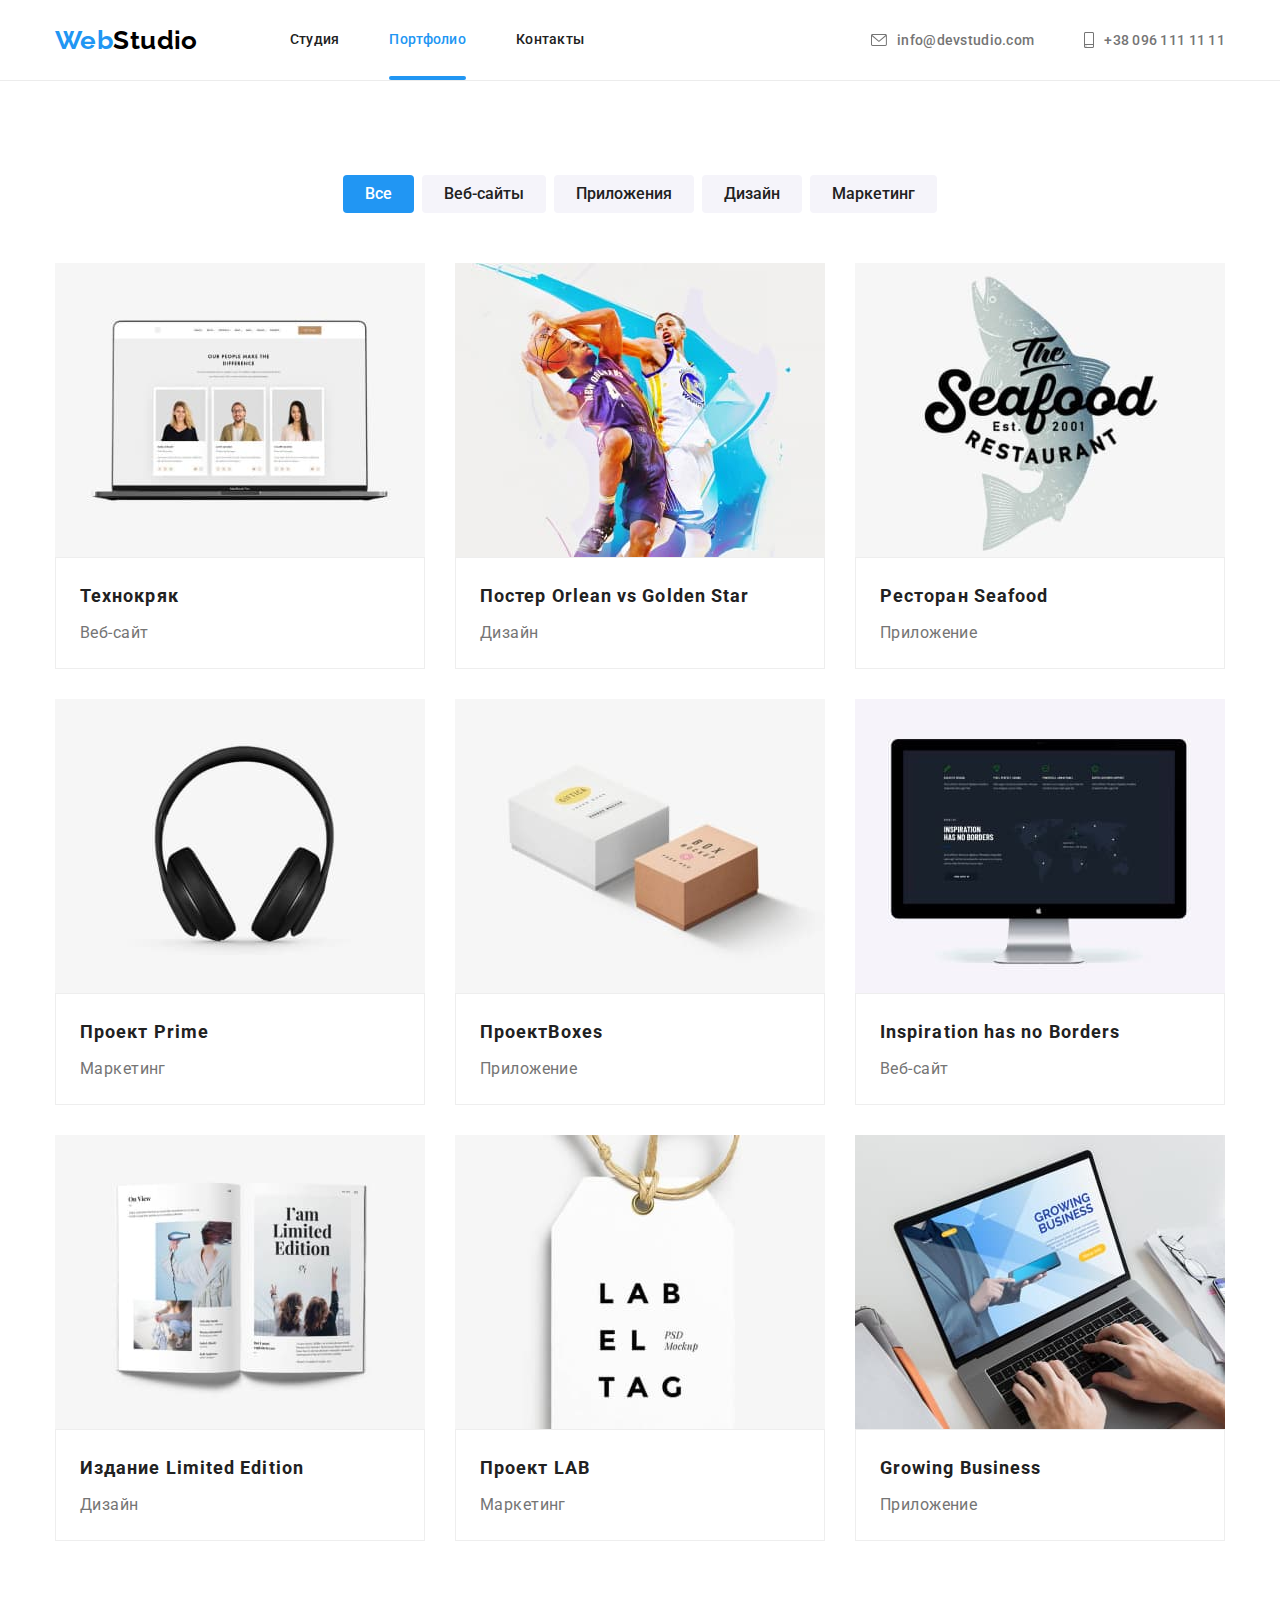
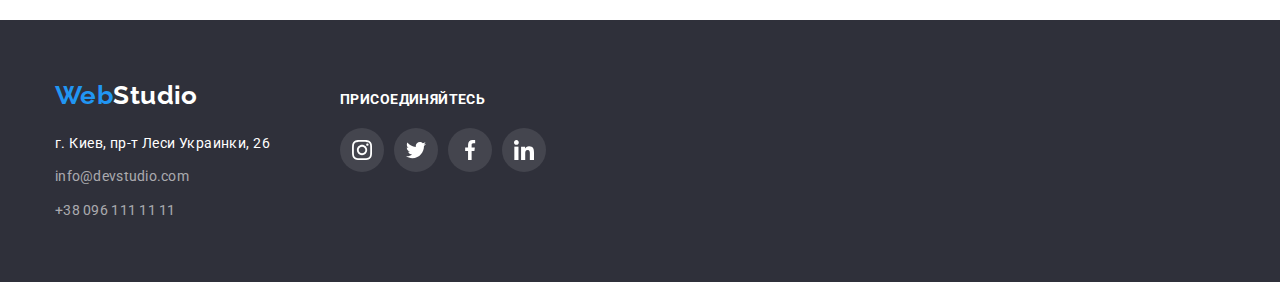
==== portfolio.html @ 64dbc004 "Initial" ====
<!DOCTYPE html>
<html lang="ru">

<head>
    <meta charset="UTF-8">
    <meta http-equiv="X-UA-Compatible" content="IE=edge">
    <meta name="viewport" content="width=device-width, initial-scale=1.0">
    <link rel="preconnect" href="https://fonts.googleapis.com">
    <link rel="preconnect" href="https://fonts.gstatic.com" crossorigin>
    <link href="https://fonts.googleapis.com/css2?family=Raleway:wght@700&family=Roboto:wght@400;500;700;900&display=swap"
          rel="stylesheet">
    <link rel="stylesheet" href="https://cdnjs.cloudflare.com/ajax/libs/modern-normalize/1.1.0/modern-normalize.min.css">
    <link rel="stylesheet" href="./css/styles.css">
    <title>Web Studio</title>
</head>

<body>
    <!-- Шапка сайта-->
    <header class="header">
        <div class="container header-flex">
            <nav class="main-navigation">
                <a class="top-logo link" lang="en" href="/">
                    <span class="logo-part">Web</span>Studio
                </a>
                <ul class="nav-menu list">
                    <li class="nav-list-item"><a class="link" href="./index.html">Студия</a></li>
                    <li class="nav-list-item"><a class="link  active" href="./portfolio.html">Портфолио</a></li>
                    <li class="nav-list-item"><a class="link" href="">Контакты</a></li>
                </ul>
            </nav>
            <ul class="top-contacts list">
                <li class="contacts-item">
                    <a class="contacts-link link" href="mailto:info@devstudio.com">
                        <svg class="top-icon" width="16" height="12">
                            <use href="./images/sprite.svg#email"></use>
                        </svg>
                        info@devstudio.com
                    </a>
                </li>
                <li class="contacts-item">
                    <a class="contacts-link link" href="tel:+380961111111">
                        <svg class="top-icon" width="10" height="16">
                            <use href="./images/sprite.svg#smartphone"></use>
                        </svg>
                        +38 096 111 11 11
                    </a>
                </li>
            </ul>
        </div>
    </header>

    <main>
        <section class="section">
            <div class="container">
                <h2 class="visually-hidden">Наше портфолио</h2>
                <ul class="container-flex list">
                    <li class="item"><button class="options active-btn" type="button">Все</button></li>
                    <li class="item"><button class="options" type="button">Веб-сайты</button></li>
                    <li class="item"><button class="options" type="button">Приложения</button></li>
                    <li class="item"><button class="options" type="button">Дизайн</button></li>
                    <li class="item"><button class="options" type="button">Маркетинг</button></li>
                </ul>
                <ul class="portfolio list">
                    <li class="porfolio-elem">
                        <a class="portfolio-link link" href="">
                            <div class="portfolio-image">
                                <div class="portfolio-overlay">
                                <p class="portfolio-description">
                                    Ресурс предлагает комплексные предложения с разным уровнем функционала и сервисов. Все это позволит посетителю получить
                                    исчерпывающие сведения о компании или частном лице.
                                </p>
                                </div>
                                <img src="./images/portfolio-img1.jpg" alt="Пример сайта" width="370" height="294">
                            </div>
                            <div class="portfolio-content-wrapper">
                                <h2 class="portfolio-item">Технокряк</h2>
                                <p class="portfolio-option">Веб-сайт</p>  
                            </div>
                        </a>
                    </li>
                    <li class="porfolio-elem">
                        <a class="portfolio-link link" href="">
                            <div class="portfolio-image">
                                <div class="portfolio-overlay">
                                    <p class="portfolio-description">
                                        Ресурс предлагает комплексные предложения с разным уровнем функционала и сервисов. Все это позволит посетителю
                                        получить
                                        исчерпывающие сведения о компании или частном лице.
                                    </p>
                                </div>
                                <img src="./images/portfolio-img2.jpg" alt="Постер баскетбольной команды" width="370" height="294">
                            </div>
                            <div class="portfolio-content-wrapper">
                                <h2 class="portfolio-item">Постер <span lang="en">Orlean vs Golden Star</span></h2>
                                <p class="portfolio-option">Дизайн</p>
                            </div>
                        </a>
                    </li>
                    <li class="porfolio-elem">
                        <a class="portfolio-link link" href="">
                            <div class="portfolio-image">
                                <div class="portfolio-overlay">
                                    <p class="portfolio-description">
                                        Ресурс предлагает комплексные предложения с разным уровнем функционала и сервисов. Все это позволит посетителю
                                        получить
                                        исчерпывающие сведения о компании или частном лице.
                                    </p>
                                </div>
                                <img src="./images/portfolio-img3.jpg" alt="Логотип ресторана" width="370" height="294">
                            </div>
                            <div class="portfolio-content-wrapper">
                                <h2 class="portfolio-item">Ресторан <span lang="en">Seafood</span></h2>
                                <p class="portfolio-option">Приложение</p>
                            </div>
                            
                        </a>
                    </li>
                    <li class="porfolio-elem">
                        <a class="portfolio-link link" href="">
                            <div class="portfolio-image">
                                <div class="portfolio-overlay">
                                    <p class="portfolio-description">
                                        Ресурс предлагает комплексные предложения с разным уровнем функционала и сервисов. Все это позволит посетителю
                                        получить
                                        исчерпывающие сведения о компании или частном лице.
                                    </p>
                                </div>
                                <img src="./images/portfolio-img4.jpg" alt="Наушники" width="370" height="294">
                            </div>
                            <div class="portfolio-content-wrapper">
                                <h2 class="portfolio-item">Проект <span lang="en">Prime</span></h2>
                                <p class="portfolio-option">Маркетинг</p>
                            </div>
                        </a>
                    </li>
                    <li class="porfolio-elem">
                        <a class="portfolio-link link" href="">
                            <div class="portfolio-image">
                                <div class="portfolio-overlay">
                                    <p class="portfolio-description">
                                        Ресурс предлагает комплексные предложения с разным уровнем функционала и сервисов. Все это позволит посетителю
                                        получить
                                        исчерпывающие сведения о компании или частном лице.
                                    </p>
                                </div>
                                <img src="./images/portfolio-img5.jpg" alt="Две коробки" width="370" height="294">
                            </div>
                            <div class="portfolio-content-wrapper">
                                <h2 class="portfolio-item">Проект<span lang="en">Boxes</span></h2>
                                <p class="portfolio-option">Приложение</p>
                            </div>
                        </a>
                    </li>
                    <li class="porfolio-elem">
                        <a class="portfolio-link link" href="">
                            <div class="portfolio-image">
                                <div class="portfolio-overlay">
                                    <p class="portfolio-description">
                                        Ресурс предлагает комплексные предложения с разным уровнем функционала и сервисов. Все это позволит посетителю
                                        получить
                                        исчерпывающие сведения о компании или частном лице.
                                    </p>
                                </div>
                                <img src="./images/portfolio-img6.jpg" alt="Веб-сайт с информацией" width="370" height="294">
                            </div>
                            <div class="portfolio-content-wrapper">
                                <h2 class="portfolio-item" lang="en">Inspiration has no Borders</h2>
                                <p class="portfolio-option">Веб-сайт</p>
                            </div>
                        </a>
                    </li>
                    <li class="porfolio-elem">
                        <a class="portfolio-link link" href="">
                            <div class="portfolio-image">
                                <div class="portfolio-overlay">
                                    <p class="portfolio-description">
                                        Ресурс предлагает комплексные предложения с разным уровнем функционала и сервисов. Все это позволит посетителю
                                        получить
                                        исчерпывающие сведения о компании или частном лице.
                                    </p>
                                </div>
                                <img src="./images/portfolio-img7.jpg" alt="Журнал" width="370" height="294">
                            </div>
                            <div class="portfolio-content-wrapper">
                                <h2 class="portfolio-item">Издание Limited Edition</h2>
                                <p class="portfolio-option">Дизайн</p>
                            </div>
                        </a>
                    </li>
                    <li class="porfolio-elem">
                        <a class="portfolio-link link" href="">
                            <div class="portfolio-image">
                                <div class="portfolio-overlay">
                                    <p class="portfolio-description">
                                        Ресурс предлагает комплексные предложения с разным уровнем функционала и сервисов. Все это позволит посетителю
                                        получить
                                        исчерпывающие сведения о компании или частном лице.
                                    </p>
                                </div>
                                <img src="./images/portfolio-img8.jpg" alt="Бирка с названием проекта" width="370" height="294">
                            </div>
                            <div class="portfolio-content-wrapper">
                                <h2 class="portfolio-item">Проект LAB</h2>
                                <p class="portfolio-option">Маркетинг</p>
                            </div>
                        </a>
                    </li>
                    <li class="porfolio-elem">
                        <a class="portfolio-link link" href="">
                            <div class="portfolio-image">
                                <div class="portfolio-overlay">
                                    <p class="portfolio-description">
                                        Ресурс предлагает комплексные предложения с разным уровнем функционала и сервисов. Все это позволит посетителю
                                        получить
                                        исчерпывающие сведения о компании или частном лице.
                                    </p>
                                </div>
                                <img src="./images/portfolio-img9.jpg" alt="Работа за ноутбуком в приложении" width="370" height="294">
                            </div>
                        <div class="portfolio-content-wrapper">
                            <h2 class="portfolio-item" lang="en">Growing Business</h2>
                            <p class="portfolio-option">Приложение</p>
                        </div>
                        </a>
                    </li>
                </ul>
        </div>
        </section>
    </main>

    <!-- Футер -->
    <footer class="footer">
        <div class="container footer-container">
            <div class="bottom-adress">
                <a class="bottom-logo link" lang="en" href="./index.html">
                    <span class="logo-part">Web</span>Studio
                </a>
                <address class="address">
                    г. Киев, пр-т Леси Украинки, 26
                </address>
                <ul class="list">
                    <li class="bottom-contacts-item"><a class="contacts-item bottom link"
                            href="mailto:info@devstudio.com">info@devstudio.com</a></li>
                    <li class="bottom-contacts-item"><a class="contacts-item bottom link" href="tel:+380961111111">+38 096
                            111 11 11</a></li>
                </ul>
            </div>
            <div class="bottom-contacts">
                <h3 class="footer-title">Присоединяйтесь</h3>
                <ul class="footer-list list">
                    <li class="footer-list-item">
                        <a class="footer-list-link" href="">
                            <svg class="footer-list-icon" width="20" height="20">
                                <use href="./images/sprite.svg#instagram"></use>
                            </svg>
                        </a>
                    </li>
                    <li class="footer-list-item">
                        <a class="footer-list-link" href="">
                            <svg class="footer-list-icon" width="20" height="20">
                                <use href="./images/sprite.svg#twitter"></use>
                            </svg>
                        </a>
                    </li>
                    <li class="footer-list-item">
                        <a class="footer-list-link" href="">
                            <svg class="footer-list-icon" width="20" height="20">
                                <use href="./images/sprite.svg#facebook"></use>
                            </svg>
                        </a>
                    </li>
                    <li class="footer-list-item">
                        <a class="footer-list-link" href="">
                            <svg class="footer-list-icon" width="20" height="20">
                                <use href="./images/sprite.svg#linkedin"></use>
                            </svg>
                        </a>
                    </li>
            </div>
        </div>
    </footer>
</body>

</html>
---- css/styles.css ----
:root {
  --major-font-family: 'Roboto', sans-serif;
  --secondary-font-family: 'Raleway', sans-serif;
  --major-line-height: 1.19;
  --major-letter-spacing: 0.03em;
  --accent-color: #2196f3;
  --logo-color: #000000;
  --background-color: #2f303a;
  --backgroud-light-color: #f5f4fa;
  --color-titles: #212121;
  --color-action-btn: #188ce8;
  --major-color-light: #ffffff;
  --major-text-color: #757575;
  --timing-function: cubic-bezier(0.4, 0, 0.2, 1);
}
html {
  box-sizing: border-box;
}
*,
*::before,
*::after {
  box-sizing: inherit;
}

body {
  font-family: var(--major-font-family);
  font-weight: 500;
  font-size: 14px;
  line-height: var(--major-line-height);
  letter-spacing: var(--major-letter-spacing);
  color: var(--major-text-color);
}

h1,
h2,
h3,
h4,
h5,
h6,
p {
  margin-top: 0;
  margin-bottom: 0;
}

ul,
ol {
  margin-top: 0;
  margin-bottom: 0;
  margin-left: 0;
}
img {
  display: block;
  max-width: 100%;
  height: auto;
}
.list {
  list-style: none;
  padding: 0;
  margin: 0;
}
.link {
  text-decoration: none;
}

.container {
  width: 1200px;
  margin-left: auto;
  margin-right: auto;
  padding-left: 15px;
  padding-right: 15px;
}
.section {
  padding-top: 94px;
  padding-bottom: 94px;
}
/* start components */
.logo-part {
  color: var(--accent-color);
}

.bottom-contacts-item:not(:last-child) {
  margin-bottom: 9px;
}
.bottom,
.contacts-item .link {
  line-height: 1.72;
  letter-spacing: 0.02em;
  color: var(--major-text-color);

  transition: color 250ms var(--timing-function);
}
.contacts-item .link {
  font-weight: 500;
}
.bottom {
  font-weight: 400;
}
.bottom-contacts-item .link:hover,
.bottom-contacts-item .link:focus,
.contacts-item .link:hover,
.contacts-item .link:focus {
  color: var(--accent-color);
}
.activities {
  padding-top: 0;
}
.section-title {
  margin-bottom: 50px;

  color: var(--color-titles);

  font-weight: 700;
  font-size: 36px;
  line-height: 1.16;
  text-align: center;
}
/*=== end components ===*/

/*=== start header ===*/
.header {
  border-bottom: 1px solid #ececec;
}
.header-flex {
  display: flex;
  justify-content: space-between;
  align-items: center;
}
.main-navigation {
  display: flex;
  align-items: center;
}
.top-logo {
  margin-right: 92px;

  font-family: var(--secondary-font-family);

  font-weight: 700;
  font-size: 26px;
  color: var(--logo-color);
}
.nav-menu {
  display: flex;
  align-items: cente;
}
.nav-list-item .link {
  display: block;
  padding: 32px 0;
  line-height: 1.14;
  letter-spacing: 0.02em;
  color: var(--color-titles);
  transition: color 250ms var(--timing-function);
}
.nav-list-item:not(:last-child) {
  margin-right: 50px;
}

.nav-list-item .link:hover,
.nav-list-item .link:focus {
  color: var(--accent-color);
}
.nav-list-item .active {
  color: var(--accent-color);
}
.active {
  position: relative;
}
.active::after {
  position: absolute;
  content: '';
  display: block;

  left: 0;
  bottom: 0;

  height: 4px;
  min-width: 100%;

  background: #2196f3;
  border-radius: 2px;
}
.top-contacts {
  display: flex;
}
.contacts-item:first-child {
  margin-right: 50px;
}
.top-icon {
  fill: currentColor;
  margin-right: 10px;

  transition: fill 250ms var(--timing-function);
}
.contacts-link:hover .top-icon,
.contacts-link:focus .top-icon {
  fill: var(--accent-color);
}
.contacts-link {
  display: flex;
  align-items: center;
  margin-right: 0;
}
/*=== end header ===*/

/*=== start hero ===*/
.hero {
  padding-top: 200px;
  padding-bottom: 200px;
  max-width: 1600px;
  height: 600px;
  margin: 0 auto;

  background-color: var(--background-color);
  background-image: linear-gradient(rgba(47, 48, 58, 0.4), rgba(47, 48, 58, 0.4)),
    url(../images/backimg.jpg);
  background-size: cover;
  background-position: center;

  text-align: center;
}
.title {
  margin-bottom: 30px;
  width: 696px;
  margin-left: auto;
  margin-right: auto;

  color: var(--major-color-light);

  font-weight: 900;
  font-size: 44px;
  line-height: 1.36;
  letter-spacing: 0.06em;
  text-transform: uppercase;
  text-align: center;
}
.btn-hero {
  min-width: 200px;
  border: none;
  padding: 10px 20px;
  border-radius: 4px;

  color: var(--major-color-light);
  background: var(--accent-color);

  font-family: inherit;
  cursor: pointer;
  font-weight: 700;
  font-size: 16px;
  line-height: 1.87;
  align-items: center;
  letter-spacing: 0.06em;

  transition: background-color 250ms var(--timing-function);
}
.btn-hero:hover,
.btn-hero:focus {
  background-color: var(--color-action-btn);
}
/*=== end hero ===*/

/*=== start modal ===*/

.backdrop {
  position: fixed;
  top: 0;
  left: 0;
  width: 100vw;
  height: 100vh;
  background-color: rgba(0, 0, 0, 0.2);

  opacity: 1;
  transition: opacity 250ms var(--timing-function), visibility 250ms var(--timing-function);
}
.backdrop.is-hidden {
  opacity: 0;
  pointer-events: none;
  visibility: hidden;
}
.backdrop.is-hidden .modal {
  transform: translate(-50%, -50%) scale(0.8);
}
.modal {
  display: flex;
  align-items: flex-end;
  position: absolute;
  top: 50%;
  left: 50%;
  
  padding: 15px;

  min-width: 528px;
  min-height: 581px;

  background: var(--major-color-light);

  transform: translate(-50%, -50%) scale(1);

  transition: transform 250ms var(--timing-function);

  box-shadow: 0px 1px 3px rgba(0, 0, 0, 0.12), 0px 1px 1px rgba(0, 0, 0, 0.14),
    0px 2px 1px rgba(0, 0, 0, 0.2);
  border-radius: 4px;
}
.btn-close {
  position: absolute;
  padding: 0;

  right: 8px;
  top: 8px;

  display: flex;
  justify-content: center;
  align-items: center;

  width: 30px;
  height: 30px;

  border-radius: 50%;
  border: 1px solid rgba(0, 0, 0, 0.1);
  background-color: var(--major-color-light);

  cursor: pointer;
}

/*=== end modal ===*/

/*=== start advantages ===*/
.visually-hidden {
  position: absolute;
  width: 1px;
  height: 1px;
  margin: -1px;
  padding: 0;
  overflow: hidden;
  border: 0;
  clip: rect(0 0 0 0);
}

.advantages-list {
  margin: -15px;

  display: flex;
  justify-content: space-between;
}
.advantages-list-item {
  width: 270px;
  margin: 15px;
}

.advantages-list-icon {
  margin-bottom: 30px;
  display: flex;
  align-items: center;
  justify-content: center;
  width: 270px;
  height: 120px;
  background-color: var(--backgroud-light-color);
}
.advantages-title {
  margin-bottom: 10px;
  margin-top: 30px;
  color: var(--color-titles);

  font-size: 14px;
  font-weight: 700;
  line-height: 1.14;
  text-transform: uppercase;
}
.advantages-discription {
  color: var(--major-text-color);

  font-weight: 400;
  line-height: 1.71;
}
/*=== end advantages ===*/

/*=== start our activities ===*/

.our-activities {
  display: flex;
  justify-content: space-between;
}
.image-position {
  position: relative;
  display: flex;
  justify-content: center;
}
.image-position::before {
  display: inline-block;
  position: absolute;
  content: '';
  width: 100%;
  height: 70px;
  bottom: 0;
  background-color: rgba(47, 48, 58, 0.8);
}
.position-item {
  position: absolute;
  bottom: 27px;
  font-weight: 700;
  line-height: 1.14;
  text-align: center;
  letter-spacing: 0.03em;
  text-transform: uppercase;

  color: var(--major-color-light);
}
/*=== end our activities ===*/

/*=== start our team ===*/
.our-team {
  background-color: var(--backgroud-light-color);
}
.our-team-order {
  display: flex;
}
.employee-element {
  width: 270px;

  box-shadow: 0px 1px 3px rgba(0, 0, 0, 0.12), 0px 1px 1px rgba(0, 0, 0, 0.14),
    0px 2px 1px rgba(0, 0, 0, 0.2);
}
.portfolio-image {
  position: relative;

  overflow: hidden;
}
.portfolio-overlay {
  display: inline-block;

  position: absolute;

  width: 100%;
  height: 100%;


  transform: translateY(100%);

  background-color: rgba(33, 150, 243, 0.9);

  transition: transform 250ms var(--timing-function);
}
.porfolio-elem:hover .portfolio-overlay {
  transform: translateY(0);
}
.portfolio-description {
  position: absolute;

  width: 100%;
  height: 100%;

  padding: 64px 24px;

  top: 50%;
  left: 50%;
  margin: auto;
  transform: translate(-50%, -50%);

  font-weight: 400;
  font-size: 18px;
  line-height: 1.56;
  letter-spacing: 0.03em;

  color: var(--major-color-light);
}

.employee-content-wrapper {
  background: var(--major-color-light);

  padding: 30px 32px;
  border-radius: 0px 0px 4px 4px;
}
.employee-element:not(:last-child) {
  margin-right: 30px;
}
.employee-name {
  margin-bottom: 10px;

  color: var(--color-titles);

  font-weight: 500;
  font-size: 16px;
  text-align: center;
}
.employee-position {
  margin-bottom: 16px;

  color: var(--major-text-color);

  font-weight: 400;
  font-size: 16px;
  text-align: center;
}
.social-list {
  display: flex;
  justify-content: space-between;
}
.social-list-icon {
  fill: #afb1b8;

  transition: fill 250ms var(--timing-function);
}
.social-list-link {
  display: flex;
  justify-content: center;
  align-items: center;
  width: 44px;
  height: 44px;
  border-radius: 50%;

  transition: background-color 250ms var(--timing-function);

}
.social-list-link:hover,
.social-list-link:focus {
  background-color: var(--accent-color);
}
.social-list-link:hover .social-list-icon,
.social-list-link:focus .social-list-icon {
  fill: var(--major-color-light);
}

/*=== end out team ===*/

/*=== start clients ===*/
.clients-list {
  display: flex;
  justify-content: space-between;
}

.clients-list-item .link {
  display: flex;
  align-items: center;
  justify-content: center;
  width: 170px;
  height: 92px;
}
.clients-list-item {
  border: 1px solid #afb1b8;
  border-radius: 4px;
}
.clients-list-icon {
  fill: #afb1b8;

  transition: fill 250ms var(--timing-function);
}
.clients-list-link:hover .clients-list-icon,
.clients-list-link:focus .clients-list-icon {
  fill: var(--accent-color);
}
.clients-list-link:hover,
.clients-list-link:focus {
  border: 1px solid var(--accent-color);
  border-radius: 4px;
}
/*=== end clients ===*/

/*=== start footer ===*/
.footer-list {
  display: flex;
}
.footer-list-icon {
  fill: var(--major-color-light);

  transition: fill 250ms var(--timing-function)
}
.footer-list-item:not(:last-child) {
  margin-right: 10px;
}
.footer-list-link {
  display: flex;
  justify-content: center;
  align-items: center;
  width: 44px;
  height: 44px;
  border-radius: 50%;
  background-color: rgba(255, 255, 255, 0.1);

  transition: background-color 250ms var(--timing-function);
}
.footer-list-link:hover,
.footer-list-link:focus {
  background-color: var(--accent-color);
}
.footer-list-item:hover .footer-list-icon,
.footer-list-item:focus .footer-list-icon {
  fill: var(--major-color-light);
}
.footer {
  background-color: var(--background-color);

  padding: 60px 0;
}
.footer-container {
  display: flex;
  align-items: baseline;
}
.bottom-logo {
  font-family: var(--secondary-font-family);
  color: var(--major-color-light);

  font-weight: 700;
  font-size: 26px;
}
.bottom-adress {
  margin-right: 70px;
}
.address {
  margin-top: 21px;
  margin-bottom: 9px;

  color: var(--major-color-light);

  font-weight: 400;
  font-style: normal;
  line-height: 1.71;
}
.bottom {
  color: rgba(255, 255, 255, 0.6);
}
.footer-title {
  margin-bottom: 20px;
  font-family: var(--major-font-family);
  font-style: 400;
  font-weight: 700;
  font-size: 14px;
  line-height: 1.14;
  letter-spacing: 0.03em;
  text-transform: uppercase;

  color: var(--major-color-light);
}
.bottom-contacts {
  padding-top: 12px;
}
/*=== end footer ===*/

/*=== START PORTFOLIO.HTML ===*/

/*=== start options ===*/
.options {
  padding: 6px 22px;
  border: none;
  border-radius: 4px;
  cursor: pointer;

  color: var(--color-titles);
  background-color: var(--backgroud-light-color);

  font-family: inherit;
  font-weight: inherit;
  font-size: 16px;
  line-height: 1.62;

  transition: box-shadow 250ms var(--timing-function);
}
.options:hover,
.options:focus {
  box-shadow: 0px 3px 1px rgba(0, 0, 0, 0.1), 0px 1px 2px rgba(0, 0, 0, 0.08),
    0px 2px 2px rgba(0, 0, 0, 0.12);
}

.container-flex {
  margin-bottom: 50px;

  display: flex;
  justify-content: center;
}

.container-flex > .item:not(:last-child) {
  margin-right: 8px;
}
.active-btn {
  color: var(--major-color-light);
  background-color: var(--accent-color);
}
/*=== end options ===*/

/*=== start portfolio options ===*/
.portfolio {
  display: flex;
  flex-wrap: wrap;

  margin: -15px;
}
.portfolio-content-wrapper {
  padding: 20px 24px;

  border: 1px solid #eeeeee;
}
.porfolio-elem {
  width: 370px;
  margin: 15px;

  transition: box-shadow 250ms var(--timing-function);
}
.porfolio-elem:nth-child(3n) {
  margin-right: 0;
}
.porfolio-elem:nth-last-child(-n + 3) {
  margin-bottom: 0;
}
.porfolio-elem:hover,
.porfolio-elem:focus {
  box-shadow: 0px 1px 1px rgba(0, 0, 0, 0.12), 0px 4px 4px rgba(0, 0, 0, 0.06),
    1px 4px 6px rgba(0, 0, 0, 0.16);
}
.portfolio-item {
  margin-bottom: 4px;

  color: var(--color-titles);

  font-weight: 700;
  font-size: 18px;
  line-height: 2;
  letter-spacing: 0.06em;
}
.portfolio-option {
  color: var(--major-text-color);

  font-weight: 400;
  font-size: 16px;
  line-height: 1.87;
}
/*=== end portfolio options ===*/
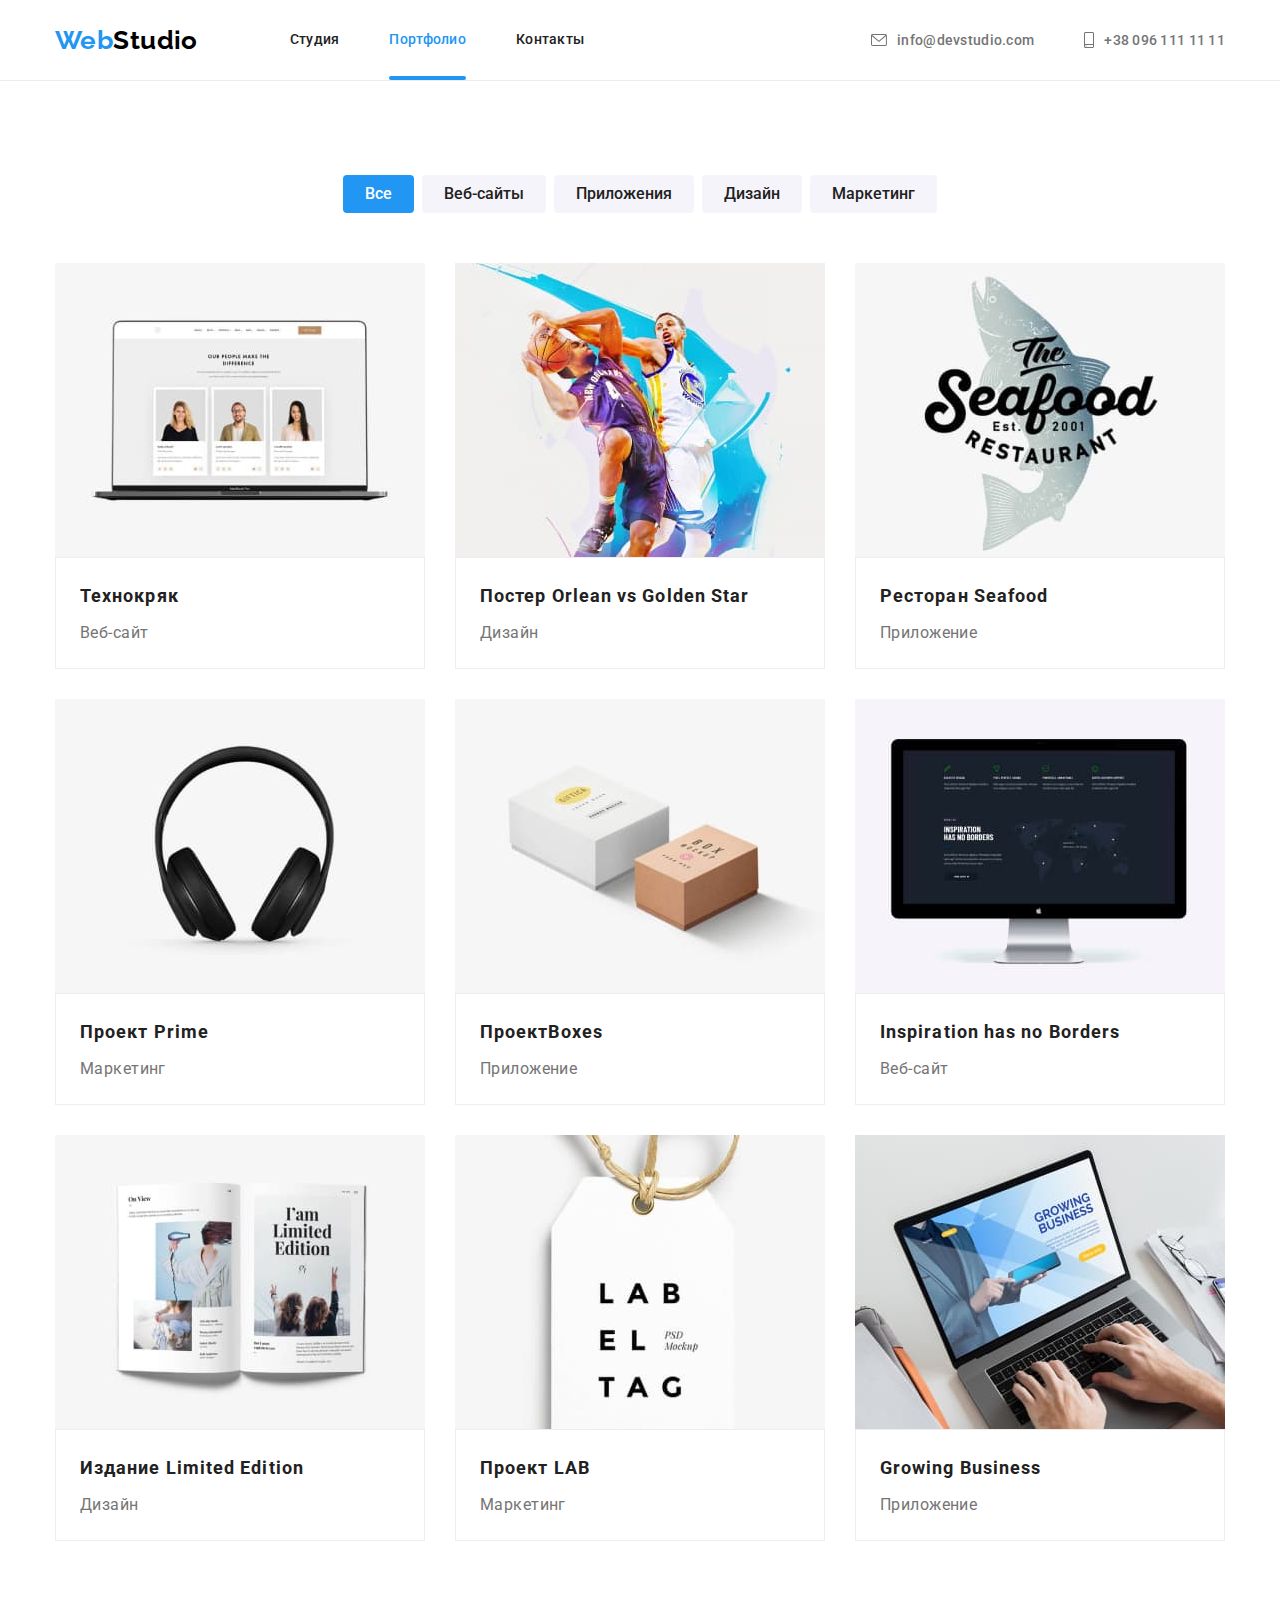
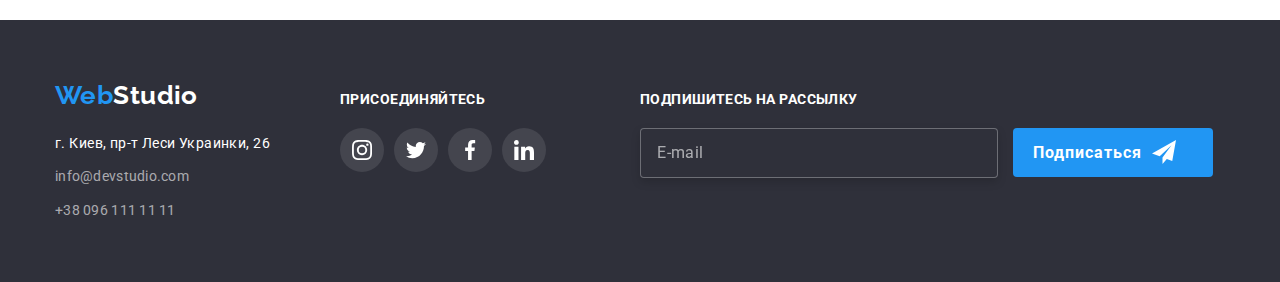
==== commit 51be7113: "finish form and add footer form" ====
--- a/portfolio.html
+++ b/portfolio.html
@@ -277,6 +277,21 @@
                         </a>
                     </li>
             </div>
+            <div class="footer-form-email">
+                <form method="POST" class="footer-contact-form">
+            
+                    <label class="footer-contact-form-field">
+                        <span class="footer-title footer-contact-form-title">Подпишитесь на рассылку</span>
+                        <input type="email" class="footer-contact-form-input" name="user_email" placeholder="E-mail" required>
+                    </label>
+            
+                    <button class="accent-button button-flex" type="submit">Подписаться
+                        <svg class="icon-send">
+                            <use href="./images/sprite.svg#send"></use>
+                        </svg>
+                    </button>
+                </form>
+            </div>
         </div>
     </footer>
 </body>
--- a/css/styles.css
+++ b/css/styles.css
@@ -21,7 +21,6 @@
 *::after {
   box-sizing: inherit;
 }
-
 body {
   font-family: var(--major-font-family);
   font-weight: 500;
@@ -30,7 +29,6 @@
   letter-spacing: var(--major-letter-spacing);
   color: var(--major-text-color);
 }
-
 h1,
 h2,
 h3,
@@ -41,7 +39,6 @@
   margin-top: 0;
   margin-bottom: 0;
 }
-
 ul,
 ol {
   margin-top: 0;
@@ -77,7 +74,6 @@
 .logo-part {
   color: var(--accent-color);
 }
-
 .bottom-contacts-item:not(:last-child) {
   margin-bottom: 9px;
 }
@@ -85,6 +81,7 @@
 .contacts-item .link {
   line-height: 1.72;
   letter-spacing: 0.02em;
+
   color: var(--major-text-color);
 
   transition: color 250ms var(--timing-function);
@@ -105,14 +102,15 @@
   padding-top: 0;
 }
 .section-title {
+  text-align: center;
+
   margin-bottom: 50px;
-
-  color: var(--color-titles);
 
   font-weight: 700;
   font-size: 36px;
   line-height: 1.16;
-  text-align: center;
+  
+  color: var(--color-titles);
 }
 /*=== end components ===*/
 
@@ -133,18 +131,20 @@
   margin-right: 92px;
 
   font-family: var(--secondary-font-family);
-
   font-weight: 700;
   font-size: 26px;
+
   color: var(--logo-color);
 }
 .nav-menu {
   display: flex;
-  align-items: cente;
+  align-items: center;
 }
 .nav-list-item .link {
   display: block;
+
   padding: 32px 0;
+
   line-height: 1.14;
   letter-spacing: 0.02em;
   color: var(--color-titles);
@@ -168,15 +168,15 @@
   position: absolute;
   content: '';
   display: block;
-
   left: 0;
   bottom: 0;
 
   height: 4px;
   min-width: 100%;
 
+  border-radius: 2px;
+
   background: #2196f3;
-  border-radius: 2px;
 }
 .top-contacts {
   display: flex;
@@ -185,8 +185,9 @@
   margin-right: 50px;
 }
 .top-icon {
+  margin-right: 10px;
+
   fill: currentColor;
-  margin-right: 10px;
 
   transition: fill 250ms var(--timing-function);
 }
@@ -203,6 +204,8 @@
 
 /*=== start hero ===*/
 .hero {
+  text-align: center;
+
   padding-top: 200px;
   padding-bottom: 200px;
   max-width: 1600px;
@@ -211,48 +214,47 @@
 
   background-color: var(--background-color);
   background-image: linear-gradient(rgba(47, 48, 58, 0.4), rgba(47, 48, 58, 0.4)),
-    url(../images/backimg.jpg);
+  url(../images/backimg.jpg);
   background-size: cover;
   background-position: center;
-
-  text-align: center;
 }
 .title {
   margin-bottom: 30px;
   width: 696px;
   margin-left: auto;
   margin-right: auto;
-
-  color: var(--major-color-light);
+  text-align: center;
 
   font-weight: 900;
   font-size: 44px;
   line-height: 1.36;
   letter-spacing: 0.06em;
   text-transform: uppercase;
-  text-align: center;
-}
-.btn-hero {
+  
+  color: var(--major-color-light);
+}
+.accent-button {
+  align-items: center;
   min-width: 200px;
-  border: none;
   padding: 10px 20px;
   border-radius: 4px;
 
-  color: var(--major-color-light);
-  background: var(--accent-color);
+  border: none;
 
   font-family: inherit;
   cursor: pointer;
   font-weight: 700;
   font-size: 16px;
   line-height: 1.87;
-  align-items: center;
   letter-spacing: 0.06em;
 
+  color: var(--major-color-light);
+  background: var(--accent-color);
+
   transition: background-color 250ms var(--timing-function);
 }
-.btn-hero:hover,
-.btn-hero:focus {
+.accent-button:hover,
+.accent-button:focus {
   background-color: var(--color-action-btn);
 }
 /*=== end hero ===*/
@@ -263,83 +265,218 @@
   position: fixed;
   top: 0;
   left: 0;
+  z-index: 1;
+
   width: 100vw;
   height: 100vh;
+  
+  opacity: 1;
   background-color: rgba(0, 0, 0, 0.2);
-
-  opacity: 1;
   transition: opacity 250ms var(--timing-function), visibility 250ms var(--timing-function);
 }
 .backdrop.is-hidden {
-  opacity: 0;
   pointer-events: none;
   visibility: hidden;
+  opacity: 0;
 }
 .backdrop.is-hidden .modal {
   transform: translate(-50%, -50%) scale(0.8);
 }
 .modal {
-  display: flex;
-  align-items: flex-end;
   position: absolute;
   top: 50%;
   left: 50%;
-  
-  padding: 15px;
-
-  min-width: 528px;
-  min-height: 581px;
+  transform: translate(-50%, -50%) scale(1);
+  
+  padding: 40px;
+  width: 528px;
+  height: 581px;
+
+  border-radius: 4px;
 
   background: var(--major-color-light);
-
-  transform: translate(-50%, -50%) scale(1);
 
   transition: transform 250ms var(--timing-function);
 
   box-shadow: 0px 1px 3px rgba(0, 0, 0, 0.12), 0px 1px 1px rgba(0, 0, 0, 0.14),
     0px 2px 1px rgba(0, 0, 0, 0.2);
-  border-radius: 4px;
 }
 .btn-close {
   position: absolute;
-  padding: 0;
-
   right: 8px;
   top: 8px;
-
   display: flex;
   justify-content: center;
   align-items: center;
 
   width: 30px;
   height: 30px;
-
+  padding: 0;
+
+  cursor: pointer;
   border-radius: 50%;
   border: 1px solid rgba(0, 0, 0, 0.1);
+
   background-color: var(--major-color-light);
-
+}
+.btn-close-icon {
+  transition: fill 250ms var(--timing-function);
+}
+.btn-close:focus .btn-close-icon,
+.btn-close:hover .btn-close-icon{
+  fill: var(--accent-color);
+}
+/*=== start form ===*/
+.contact-form-field {
+  display: block;
+
+  margin-bottom: 10px;
+}
+.contact-form-wrapper {
+  position: relative;
+  display: block;
+}
+.contact-form-title {
+  display: block;
+  text-align: left;
+
+  margin-bottom: 4px;
+
+  font-weight: 400;
+  font-size: 12px;
+  line-height: 1.16;
+  letter-spacing: 0.01em;
+  
+  color: #757575;
+}
+
+.contact-form-start {
+  display: block;
+  
+  margin-bottom: 12px;
+
+  font-weight: 700;
+  font-size: 20px;
+  line-height: 1.15;
+  text-align: center;
+  letter-spacing: 0.03em;
+  
+  color: #212121;
+}
+.contact-form-input {
+  width: 100%;
+  height: 40px;
+
+  padding-left: 42px;
+
+  border: 1px solid rgba(33, 33, 33, 0.2);
+  border-radius: 4px;
+
+  transition: border-color 250ms var(--timing-function);
+}
+.contact-fom-icon {
+  position: absolute;
+  display: block;
+  top: 50%;
+  left: 12px;
+  transform: translateY(-50%);
+
+  transition: fill 250ms var(--timing-function);
+}
+.contact-form-input:focus,
+.contact-form-message:focus {
+  outline: none;
+  border-color: var(--accent-color);
+}
+
+.contact-form-input:focus+.contact-fom-icon {
+  fill: var(--accent-color);
+}
+.contact-form-message {
+  width: 100%;
+  height: 120px;
+
+  margin-bottom: 20px;
+  padding: 12px 16px;
+  resize: none;
+
+  border: 1px solid rgba(33, 33, 33, 0.2);
+  border-radius: 4px;
+
+  transition: border-color 250ms var(--timing-function);
+}
+.contact-form-message::placeholder {
+  font-weight: 400;
+  font-size: 14px;
+  line-height: 1.14;
+  letter-spacing: 0.01em;
+  
+  color: rgba(117, 117, 117, 0.5);
+}
+.contact-form-checkbox-wrapper {
+  margin-bottom: 30px;
+}
+.checkbox-accent {
+  color: var(--accent-color);
+  text-decoration: underline solid var(--accent-color)
+}
+.contact-form-checkbox-label {
+  display: flex;
+  align-items: center;
+
+  font-weight: 400;
+  font-size: 14px;
+  line-height: 1.71;
+  
+  letter-spacing: 0.03em;
+  
+  color: #757575;
+}
+.contact-form-checkbox-label::before {
+  display: inline-block;
+  content: "";
+
+  width: 16px;
+  height: 15px;
+  margin-right: 7px;
+  
   cursor: pointer;
-}
-
-/*=== end modal ===*/
-
+  border: 2px solid #212121;
+
+  border-radius: 2px;
+}
+.contact-form-checkbox:checked+.contact-form-checkbox-label::before {
+  border-radius: 2px;
+  border: none;
+
+  background-color: var(--accent-color);
+  background-image: url(../images/vector.svg);
+  background-repeat: no-repeat;
+  background-position: center;
+}
+.contact-form-checkbox:focus + .contact-form-checkbox-label::before {
+  outline: 0 solid #212121;
+}
 /*=== start advantages ===*/
 .visually-hidden {
   position: absolute;
+
   width: 1px;
   height: 1px;
   margin: -1px;
   padding: 0;
+
+  border: 0;
+
   overflow: hidden;
-  border: 0;
   clip: rect(0 0 0 0);
 }
 
 .advantages-list {
+  display: flex;
+  justify-content: space-between;
+
   margin: -15px;
-
-  display: flex;
-  justify-content: space-between;
 }
 .advantages-list-item {
   width: 270px;
@@ -347,29 +484,32 @@
 }
 
 .advantages-list-icon {
+  display: flex;
+  align-items: center;
+  justify-content: center;
+
   margin-bottom: 30px;
-  display: flex;
-  align-items: center;
-  justify-content: center;
   width: 270px;
   height: 120px;
+
   background-color: var(--backgroud-light-color);
 }
 .advantages-title {
   margin-bottom: 10px;
   margin-top: 30px;
-  color: var(--color-titles);
-
+  
   font-size: 14px;
   font-weight: 700;
   line-height: 1.14;
   text-transform: uppercase;
+
+  color: var(--color-titles);
 }
 .advantages-discription {
-  color: var(--major-text-color);
-
   font-weight: 400;
   line-height: 1.71;
+
+  color: var(--major-text-color);
 }
 /*=== end advantages ===*/
 
@@ -383,22 +523,28 @@
   position: relative;
   display: flex;
   justify-content: center;
+  
 }
 .image-position::before {
   display: inline-block;
   position: absolute;
   content: '';
+  bottom: 0;
+
   width: 100%;
   height: 70px;
-  bottom: 0;
+  
   background-color: rgba(47, 48, 58, 0.8);
 }
 .position-item {
   position: absolute;
+  text-align: center;
   bottom: 27px;
+  z-index: 0;
+
   font-weight: 700;
   line-height: 1.14;
-  text-align: center;
+  
   letter-spacing: 0.03em;
   text-transform: uppercase;
 
@@ -426,15 +572,12 @@
 }
 .portfolio-overlay {
   display: inline-block;
-
   position: absolute;
+  transform: translateY(100%);
 
   width: 100%;
   height: 100%;
 
-
-  transform: translateY(100%);
-
   background-color: rgba(33, 150, 243, 0.9);
 
   transition: transform 250ms var(--timing-function);
@@ -442,18 +585,19 @@
 .porfolio-elem:hover .portfolio-overlay {
   transform: translateY(0);
 }
+.portfolio-link {
+  position: relative;
+}
 .portfolio-description {
   position: absolute;
+  top: 50%;
+  left: 50%;
+  transform: translate(-50%, -50%);
 
   width: 100%;
   height: 100%;
-
   padding: 64px 24px;
-
-  top: 50%;
-  left: 50%;
   margin: auto;
-  transform: translate(-50%, -50%);
 
   font-weight: 400;
   font-size: 18px;
@@ -464,31 +608,34 @@
 }
 
 .employee-content-wrapper {
+  padding: 30px 32px;
+
+  border-radius: 0px 0px 4px 4px;
+
   background: var(--major-color-light);
-
-  padding: 30px 32px;
-  border-radius: 0px 0px 4px 4px;
 }
 .employee-element:not(:last-child) {
   margin-right: 30px;
 }
 .employee-name {
+  text-align: center;
+
   margin-bottom: 10px;
-
-  color: var(--color-titles);
 
   font-weight: 500;
   font-size: 16px;
+  
+  color: var(--color-titles);
+}
+.employee-position {
   text-align: center;
-}
-.employee-position {
+
   margin-bottom: 16px;
-
-  color: var(--major-text-color);
 
   font-weight: 400;
   font-size: 16px;
-  text-align: center;
+
+  color: var(--major-text-color);
 }
 .social-list {
   display: flex;
@@ -503,12 +650,13 @@
   display: flex;
   justify-content: center;
   align-items: center;
+
   width: 44px;
   height: 44px;
+
   border-radius: 50%;
 
   transition: background-color 250ms var(--timing-function);
-
 }
 .social-list-link:hover,
 .social-list-link:focus {
@@ -531,12 +679,15 @@
   display: flex;
   align-items: center;
   justify-content: center;
+
   width: 170px;
   height: 92px;
 }
 .clients-list-item {
   border: 1px solid #afb1b8;
   border-radius: 4px;
+
+  transition: border 250ms var(--timing-function);
 }
 .clients-list-icon {
   fill: #afb1b8;
@@ -547,8 +698,8 @@
 .clients-list-link:focus .clients-list-icon {
   fill: var(--accent-color);
 }
-.clients-list-link:hover,
-.clients-list-link:focus {
+.clients-list-item:hover,
+.clients-list-item:focus {
   border: 1px solid var(--accent-color);
   border-radius: 4px;
 }
@@ -570,9 +721,12 @@
   display: flex;
   justify-content: center;
   align-items: center;
+
   width: 44px;
   height: 44px;
+
   border-radius: 50%;
+
   background-color: rgba(255, 255, 255, 0.1);
 
   transition: background-color 250ms var(--timing-function);
@@ -586,39 +740,43 @@
   fill: var(--major-color-light);
 }
 .footer {
+  padding: 60px 0;
+
   background-color: var(--background-color);
-
-  padding: 60px 0;
 }
 .footer-container {
   display: flex;
   align-items: baseline;
+}
+.bottom-adress {
+  margin-right: 70px;
+}
+.bottom-contacts {
+  margin-right: 94px;
 }
 .bottom-logo {
   font-family: var(--secondary-font-family);
-  color: var(--major-color-light);
-
   font-weight: 700;
   font-size: 26px;
-}
-.bottom-adress {
-  margin-right: 70px;
+
+  color: var(--major-color-light);
 }
 .address {
   margin-top: 21px;
   margin-bottom: 9px;
 
-  color: var(--major-color-light);
-
   font-weight: 400;
   font-style: normal;
   line-height: 1.71;
+
+  color: var(--major-color-light);
 }
 .bottom {
   color: rgba(255, 255, 255, 0.6);
 }
 .footer-title {
   margin-bottom: 20px;
+
   font-family: var(--major-font-family);
   font-style: 400;
   font-weight: 700;
@@ -632,6 +790,49 @@
 .bottom-contacts {
   padding-top: 12px;
 }
+.footer-contact-form-title {
+  display: block;
+}
+
+.footer-contact-form-input {
+  height: 50px;
+  min-width: 358px;
+
+  margin-right: 12px;
+  padding-left: 16px;
+  color: var(--major-color-light);
+
+  border: 1px solid rgba(255, 255, 255, 0.3);
+  filter: drop-shadow(0px 4px 4px rgba(0, 0, 0, 0.15));
+  border-radius: 4px;
+
+  background-color: var(--background-color);
+
+  transition: border-color 250ms var(--timing-function);
+}
+.footer-contact-form-input:focus {
+  outline: none;
+  border-color: var(--accent-color);
+}
+.footer-contact-form-input::placeholder {
+  font-weight: 400;
+  font-size: 16px;
+  line-height: 1.25;
+  letter-spacing: 0.03em;
+  
+  color: rgba(255, 255, 255, 0.6);
+}
+.button-flex {
+  display: inline-flex;
+  align-items: center;
+}
+.icon-send {
+  height: 24px;
+  width: 24px;
+
+  margin-left: 10px;
+}
+
 /*=== end footer ===*/
 
 /*=== START PORTFOLIO.HTML ===*/
@@ -639,31 +840,33 @@
 /*=== start options ===*/
 .options {
   padding: 6px 22px;
+
   border: none;
   border-radius: 4px;
+
   cursor: pointer;
-
-  color: var(--color-titles);
-  background-color: var(--backgroud-light-color);
-
   font-family: inherit;
   font-weight: inherit;
   font-size: 16px;
   line-height: 1.62;
 
+  color: var(--color-titles);
+  background-color: var(--backgroud-light-color);
+
   transition: box-shadow 250ms var(--timing-function);
 }
 .options:hover,
 .options:focus {
   box-shadow: 0px 3px 1px rgba(0, 0, 0, 0.1), 0px 1px 2px rgba(0, 0, 0, 0.08),
     0px 2px 2px rgba(0, 0, 0, 0.12);
+    outline: none;
 }
 
 .container-flex {
+  display: flex;
+  justify-content: center;
+
   margin-bottom: 50px;
-
-  display: flex;
-  justify-content: center;
 }
 
 .container-flex > .item:not(:last-child) {
@@ -707,18 +910,18 @@
 .portfolio-item {
   margin-bottom: 4px;
 
-  color: var(--color-titles);
-
   font-weight: 700;
   font-size: 18px;
   line-height: 2;
   letter-spacing: 0.06em;
+
+  color: var(--color-titles);
 }
 .portfolio-option {
-  color: var(--major-text-color);
-
   font-weight: 400;
   font-size: 16px;
   line-height: 1.87;
+  
+  color: var(--major-text-color);
 }
 /*=== end portfolio options ===*/
